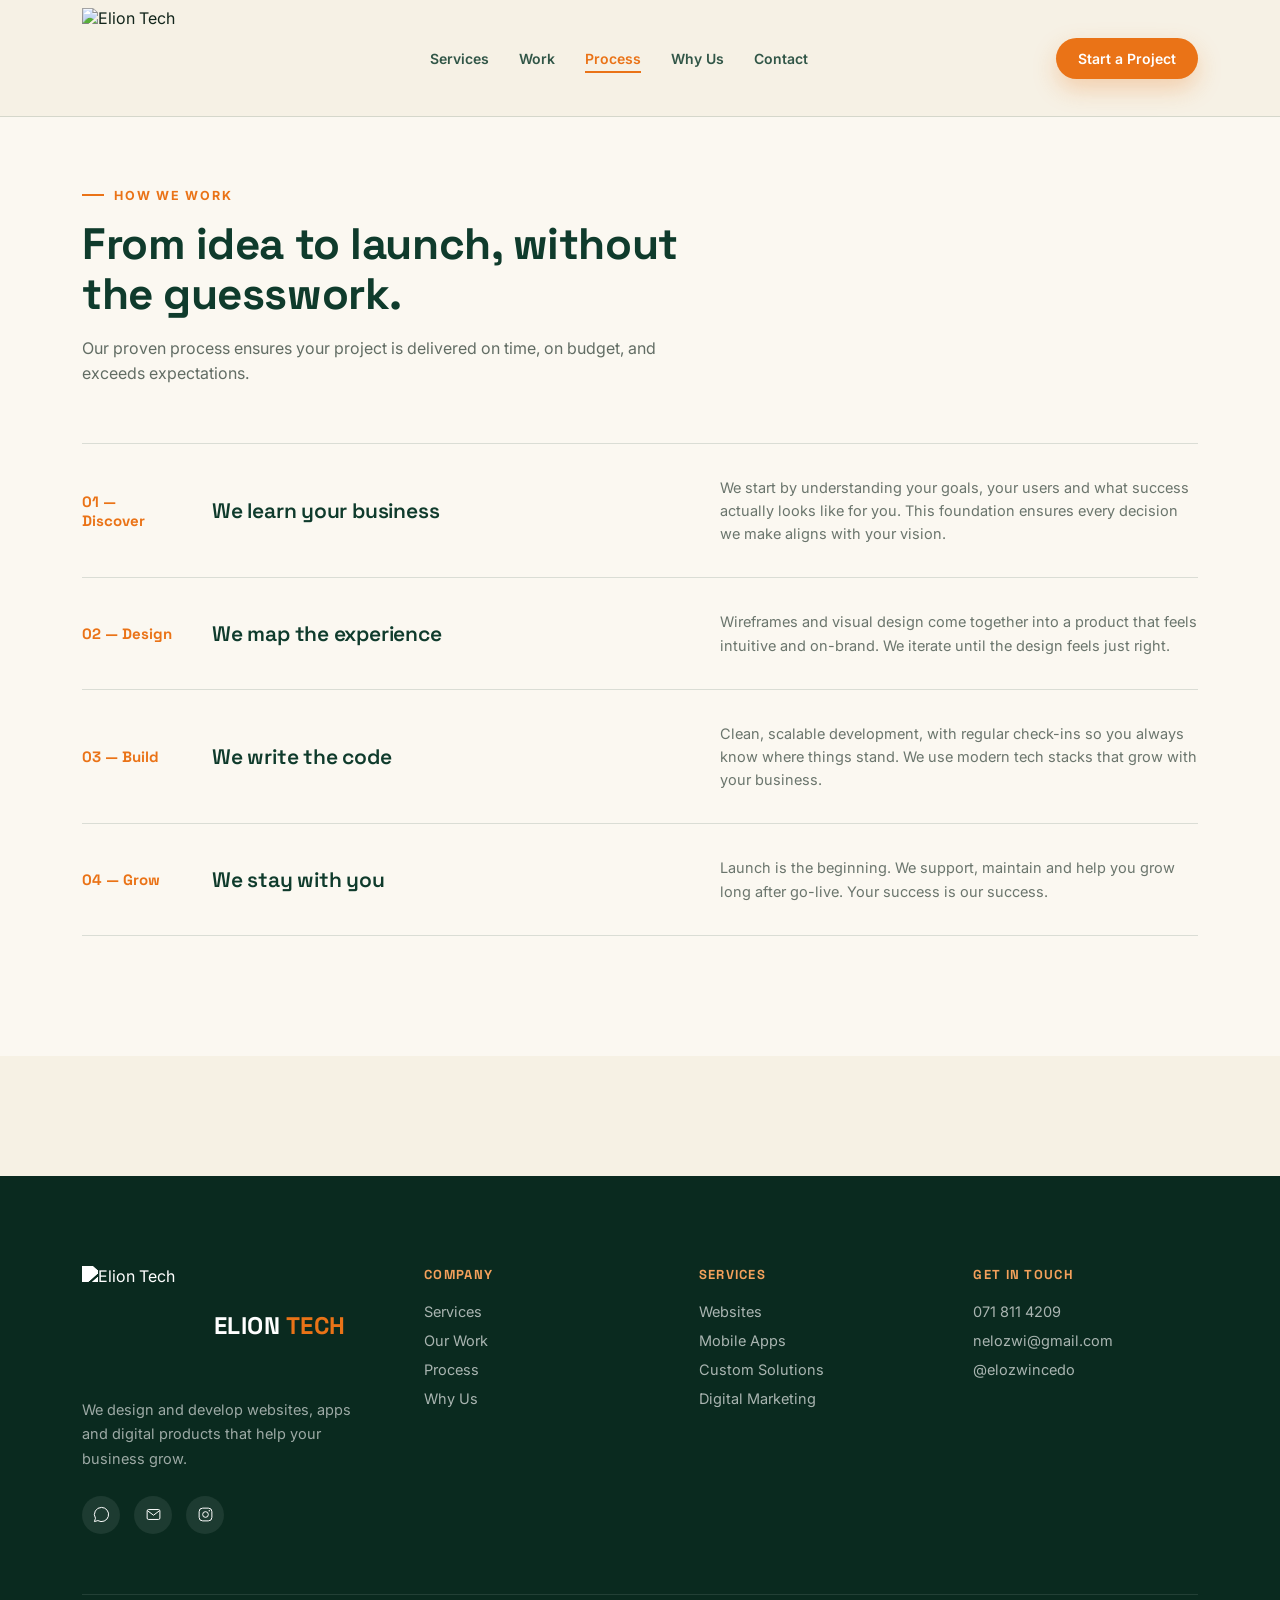
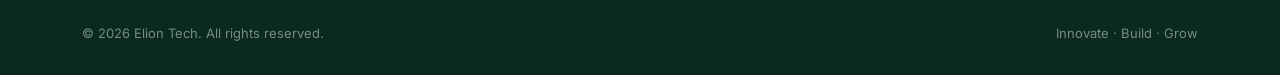
==== process.html @ 50d1133d "me" ====
<!DOCTYPE html>
<html lang="en">
<head>
  <meta charset="UTF-8" />
  <meta name="viewport" content="width=device-width, initial-scale=1.0" />
  <title>Our Process — Elion Tech</title>
  <link rel="preconnect" href="https://fonts.googleapis.com" />
  <link href="https://fonts.googleapis.com/css2?family=Space+Grotesk:wght@400;500;600;700&family=Inter:wght@400;500;600;700;800&display=swap" rel="stylesheet" />
  <link rel="stylesheet" href="style.css" />
</head>
<body>

<header>
  <nav>
    <a href="index.html" class="logo">
      <img src="my_logo.png" alt="Elion Tech" class="logo-mark" />
    </a>
    <div class="nav-links">
      <a href="services.html">Services</a>
      <a href="work.html">Work</a>
      <a href="process.html" class="active">Process</a>
      <a href="why.html">Why Us</a>
      <a href="contact.html">Contact</a>
    </div>
    <div class="nav-cta">
      <a href="contact.html" class="btn btn-primary" style="padding:12px 22px; font-size:14px;">Start a Project</a>
      <button class="burger" aria-label="Menu"><span></span><span></span><span></span></button>
    </div>
  </nav>
</header>

<main>
  <section class="section process" style="padding-top:180px;">
    <div class="wrap">
      <div class="section-head left reveal">
        <span class="eyebrow">How We Work</span>
        <h2>From idea to launch, without the guesswork.</h2>
        <p>Our proven process ensures your project is delivered on time, on budget, and exceeds expectations.</p>
      </div>
      <div class="process-list">
        <div class="process-row reveal">
          <span class="step-num">01 — Discover</span>
          <h3>We learn your business</h3>
          <p>We start by understanding your goals, your users and what success actually looks like for you. This foundation ensures every decision we make aligns with your vision.</p>
        </div>
        <div class="process-row reveal">
          <span class="step-num">02 — Design</span>
          <h3>We map the experience</h3>
          <p>Wireframes and visual design come together into a product that feels intuitive and on-brand. We iterate until the design feels just right.</p>
        </div>
        <div class="process-row reveal">
          <span class="step-num">03 — Build</span>
          <h3>We write the code</h3>
          <p>Clean, scalable development, with regular check-ins so you always know where things stand. We use modern tech stacks that grow with your business.</p>
        </div>
        <div class="process-row reveal">
          <span class="step-num">04 — Grow</span>
          <h3>We stay with you</h3>
          <p>Launch is the beginning. We support, maintain and help you grow long after go-live. Your success is our success.</p>
        </div>
      </div>
    </div>
  </section>
</main>

<footer id="contact">
  <div class="wrap">
    <div class="footer-grid">
      <div class="footer-brand">
        <a href="index.html" class="logo">
          <img src="my_logo.png" alt="Elion Tech" class="logo-mark footer-logo" />
          <span class="logo-text">ELION <span>TECH</span></span>
        </a>
        <p>We design and develop websites, apps and digital products that help your business grow.</p>
        <div class="social-row" style="margin-top:24px;">
          <a href="https://wa.me/27718114209" aria-label="WhatsApp">
            <svg width="17" height="17" viewBox="0 0 24 24" fill="none"><path d="M12 2a10 10 0 0 0-8.5 15.3L2 22l4.9-1.4A10 10 0 1 0 12 2z" stroke="#fff" stroke-width="1.4"/></svg>
          </a>
          <a href="mailto:nelozwi@gmail.com" aria-label="Email">
            <svg width="17" height="17" viewBox="0 0 24 24" fill="none"><rect x="3" y="5" width="18" height="14" rx="2" stroke="#fff" stroke-width="1.4"/><path d="M4 7l8 6 8-6" stroke="#fff" stroke-width="1.4"/></svg>
          </a>
          <a href="https://instagram.com/elozwincedo" aria-label="Instagram">
            <svg width="17" height="17" viewBox="0 0 24 24" fill="none"><rect x="3" y="3" width="18" height="18" rx="5" stroke="#fff" stroke-width="1.4"/><circle cx="12" cy="12" r="4" stroke="#fff" stroke-width="1.4"/><circle cx="17.3" cy="6.7" r="1" fill="#fff"/></svg>
          </a>
        </div>
      </div>
      <div class="footer-col">
        <h4>Company</h4>
        <a href="services.html">Services</a>
        <a href="work.html">Our Work</a>
        <a href="process.html">Process</a>
        <a href="why.html">Why Us</a>
      </div>
      <div class="footer-col">
        <h4>Services</h4>
        <a href="services.html">Websites</a>
        <a href="services.html">Mobile Apps</a>
        <a href="services.html">Custom Solutions</a>
        <a href="services.html">Digital Marketing</a>
      </div>
      <div class="footer-col">
        <h4>Get In Touch</h4>
        <p style="color:rgba(255,255,255,0.65);">071 811 4209</p>
        <p style="color:rgba(255,255,255,0.65);">nelozwi@gmail.com</p>
        <p style="color:rgba(255,255,255,0.65);">@elozwincedo</p>
      </div>
    </div>
    <div class="footer-bottom">
      <span>© 2026 Elion Tech. All rights reserved.</span>
      <span>Innovate · Build · Grow</span>
    </div>
  </div>
</footer>

<script src="script.js"></script>
</body>
</html>
---- style.css ----
/* ===== style.css — Elion Tech ===== */
:root {
  --forest: #0F3B2C;
  --forest-deep: #0A2A1F;
  --forest-mid: #155A41;
  --orange: #EA7317;
  --orange-light: #F4A15B;
  --cream: #F6F1E4;
  --cream-soft: #FBF8F1;
  --ink: #12251B;
  --sage: #E7EEE2;
  --line: rgba(15,59,44,0.14);
  --max: 1180px;
}

* {
  box-sizing: border-box;
  margin: 0;
  padding: 0;
}

html {
  scroll-behavior: smooth;
}

body {
  font-family: 'Inter', sans-serif;
  background: var(--cream);
  color: var(--ink);
  -webkit-font-smoothing: antialiased;
  overflow-x: hidden;
}

h1, h2, h3, h4, .display {
  font-family: 'Space Grotesk', sans-serif;
  letter-spacing: -0.01em;
}

a {
  text-decoration: none;
  color: inherit;
}

img {
  max-width: 100%;
  display: block;
}

.wrap {
  max-width: var(--max);
  margin: 0 auto;
  padding: 0 32px;
}

/* ===== SPLASH SCREEN - EXTRA ZOOMED IN ===== */
#splash-screen {
  position: fixed;
  top: 0;
  left: 0;
  right: 0;
  bottom: 0;
  background: var(--cream);
  display: flex;
  align-items: center;
  justify-content: center;
  z-index: 9999;
  transition: opacity 0.6s ease;
}

.splash-content {
  display: flex;
  align-items: center;
  justify-content: center;
}

.splash-logo-wrapper {
  display: flex;
  align-items: center;
  justify-content: center;
  animation: splashPulse 1.5s ease-in-out infinite;
}

/* EXTRA ZOOMED IN SPLASH LOGO */
.splash-logo {
  width: 550px;
  height: 550px;
  object-fit: contain;
  display: block;
}

/* Gentle pulse animation for splash logo */
@keyframes splashPulse {
  0%, 100% {
    transform: scale(1);
  }
  50% {
    transform: scale(1.03);
  }
}

/* Hide any text in splash screen */
.splash-content .logo-text {
  display: none;
}

/* ===== EYEBROW ===== */
.eyebrow {
  display: inline-flex;
  align-items: center;
  gap: 10px;
  font-size: 12.5px;
  font-weight: 700;
  letter-spacing: 0.14em;
  text-transform: uppercase;
  color: var(--orange);
}

.eyebrow::before {
  content: '';
  width: 22px;
  height: 2px;
  background: var(--orange);
  display: inline-block;
}

/* ===== BUTTONS ===== */
.btn {
  display: inline-flex;
  align-items: center;
  gap: 10px;
  font-weight: 600;
  font-size: 15px;
  padding: 15px 26px;
  border-radius: 999px;
  cursor: pointer;
  border: none;
  transition: transform .25s ease, box-shadow .25s ease, background .25s ease;
  font-family: 'Inter', sans-serif;
}

.btn-primary {
  background: var(--orange);
  color: #fff;
  box-shadow: 0 10px 24px rgba(234,115,23,0.28);
}

.btn-primary:hover {
  transform: translateY(-2px);
  box-shadow: 0 14px 30px rgba(234,115,23,0.36);
}

.btn-outline {
  background: transparent;
  color: var(--forest);
  border: 1.5px solid var(--forest);
}

.btn-outline:hover {
  background: var(--forest);
  color: #fff;
  transform: translateY(-2px);
}

.btn-light {
  background: var(--cream);
  color: var(--forest);
}

.btn-light:hover {
  transform: translateY(-2px);
}

/* ===== NAV - COMPLETELY HIDES ON SCROLL ===== */
header {
  position: fixed;
  top: 0;
  left: 0;
  right: 0;
  z-index: 100;
  background: rgba(246,241,228,0.95);
  backdrop-filter: blur(14px);
  border-bottom: 1px solid var(--line);
  padding: 8px 0;
  transition: transform 0.5s cubic-bezier(0.4, 0, 0.2, 1), opacity 0.5s cubic-bezier(0.4, 0, 0.2, 1);
  transform: translateY(0);
  opacity: 1;
  pointer-events: auto;
}

/* Completely hide header when scrolled */
header.hidden {
  transform: translateY(-120%);
  opacity: 0;
  pointer-events: none;
  border-bottom: none;
}

/* Show header when at top */
header.visible {
  transform: translateY(0);
  opacity: 1;
  pointer-events: auto;
}

/* Remove any visible traces */
header.hidden::after {
  display: none;
}

nav {
  max-width: var(--max);
  margin: 0 auto;
  padding: 0 32px;
  display: flex;
  align-items: center;
  justify-content: space-between;
}

.logo {
  display: flex;
  align-items: center;
  gap: 0;
}

/* ===== SMALLER HEADER LOGO ===== */
.logo-mark {
  width: 100px;
  height: 100px;
  object-fit: contain;
  flex-shrink: 0;
  display: block;
  transition: transform 0.3s ease;
}

.logo-mark:hover {
  transform: scale(1.05);
}

/* Hide the text completely */
.logo-text {
  display: none;
}

.nav-links {
  display: flex;
  align-items: center;
  gap: 30px;
}

.nav-links a {
  font-size: 14px;
  font-weight: 600;
  color: var(--forest);
  position: relative;
  padding: 4px 0;
  opacity: 0.85;
  transition: opacity 0.3s ease;
}

.nav-links a:hover {
  opacity: 1;
}

.nav-links a::after {
  content: '';
  position: absolute;
  left: 0;
  bottom: -2px;
  width: 0;
  height: 2px;
  background: var(--orange);
  transition: width .25s ease;
}

.nav-links a:hover::after {
  width: 100%;
}

/* Active nav link */
.nav-links a.active {
  color: var(--orange);
  opacity: 1;
}

.nav-links a.active::after {
  width: 100%;
}

.nav-cta {
  display: flex;
  align-items: center;
  gap: 16px;
}

/* Make CTA button smaller */
.nav-cta .btn {
  padding: 8px 18px;
  font-size: 12px;
  border-radius: 999px;
}

.burger {
  display: none;
  flex-direction: column;
  gap: 4px;
  cursor: pointer;
  background: none;
  border: none;
}

.burger span {
  width: 22px;
  height: 2px;
  background: var(--forest);
  display: block;
}

/* ===== HERO - FIXED HEADER OFFSET ===== */
.hero {
  position: relative;
  padding: 140px 0 100px;
  background: var(--cream);
  overflow: hidden;
  min-height: 100vh;
}

.hero-blob {
  position: absolute;
  border-radius: 50%;
  background: var(--forest);
  opacity: 0.06;
  filter: blur(2px);
}

.hero-grid {
  display: grid;
  grid-template-columns: 1.05fr 0.95fr;
  gap: 40px;
  align-items: center;
  position: relative;
  z-index: 2;
}

.hero h1 {
  font-size: clamp(38px, 5.4vw, 68px);
  line-height: 1.04;
  font-weight: 700;
  color: var(--forest);
  margin: 22px 0 26px;
}

.hero h1 .accent {
  color: var(--orange);
}

.hero p.lead {
  font-size: 17.5px;
  line-height: 1.65;
  color: rgba(18,37,27,0.72);
  max-width: 460px;
  margin-bottom: 36px;
}

.hero-actions {
  display: flex;
  gap: 16px;
  flex-wrap: wrap;
  margin-bottom: 44px;
}

.hero-stats {
  display: flex;
  gap: 40px;
  padding-top: 28px;
  border-top: 1px solid var(--line);
  max-width: 480px;
}

.hero-stats div strong {
  display: block;
  font-family: 'Space Grotesk', sans-serif;
  font-size: 26px;
  color: var(--forest);
}

.hero-stats div span {
  font-size: 12.5px;
  color: rgba(18,37,27,0.6);
  text-transform: uppercase;
  letter-spacing: 0.06em;
}

/* Hero visual */
.hero-visual {
  position: relative;
  height: 520px;
  display: flex;
  align-items: center;
  justify-content: center;
}

.visual-card {
  position: absolute;
  border-radius: 26px;
  box-shadow: 0 30px 60px -20px rgba(10,42,31,0.35);
}

.card-main {
  width: 340px;
  height: 420px;
  background: var(--forest);
  display: flex;
  flex-direction: column;
  justify-content: space-between;
  padding: 34px;
  z-index: 3;
  top: 40px;
  left: calc(50% - 150px);
}

.card-main .tag {
  color: var(--orange-light);
  font-size: 12px;
  text-transform: uppercase;
  letter-spacing: 0.14em;
  font-weight: 700;
}

.card-main h3 {
  color: #fff;
  font-size: 30px;
  line-height: 1.2;
  margin-top: 14px;
}

.card-main .mini-e {
  width: 54px;
  height: 54px;
}

.card-float {
  width: 220px;
  height: 260px;
  background: var(--orange);
  z-index: 4;
  top: 220px;
  left: calc(50% + 60px);
  padding: 26px;
  display: flex;
  flex-direction: column;
  justify-content: flex-end;
}

.card-float h4 {
  color: #fff;
  font-size: 19px;
  line-height: 1.25;
}

.card-float span {
  color: rgba(255,255,255,0.85);
  font-size: 12.5px;
  margin-top: 6px;
  display: block;
}

.card-ring {
  width: 180px;
  height: 180px;
  border-radius: 50%;
  border: 1.5px dashed rgba(15,59,44,0.28);
  top: 0;
  left: calc(50% - 220px);
  z-index: 1;
}

.dot-accent {
  position: absolute;
  width: 64px;
  height: 64px;
  border-radius: 50%;
  background: var(--orange);
  top: -6px;
  left: calc(50% + 210px);
  z-index: 2;
  box-shadow: 0 16px 30px rgba(234,115,23,0.4);
}

/* ===== SECTION ===== */
.section {
  padding: 120px 0;
}

.section-head {
  text-align: center;
  max-width: 640px;
  margin: 0 auto 64px;
}

.section-head h2 {
  font-size: clamp(30px, 3.6vw, 44px);
  color: var(--forest);
  margin-top: 16px;
  font-weight: 700;
  line-height: 1.15;
}

.section-head p {
  margin-top: 16px;
  color: rgba(18,37,27,0.66);
  font-size: 16px;
  line-height: 1.6;
}

.section-head.left {
  text-align: left;
  margin: 0 0 56px;
}

/* ===== SERVICES ===== */
.services {
  background: var(--cream-soft);
}

.service-grid {
  display: grid;
  grid-template-columns: repeat(4, 1fr);
  gap: 22px;
}

.service-card {
  background: #fff;
  border: 1px solid var(--line);
  border-radius: 20px;
  padding: 34px 28px;
  transition: transform .3s ease, box-shadow .3s ease, border-color .3s ease;
}

.service-card:hover {
  transform: translateY(-6px);
  box-shadow: 0 20px 40px -16px rgba(15,59,44,0.18);
  border-color: transparent;
}

.service-card .icon {
  width: 52px;
  height: 52px;
  border-radius: 14px;
  display: flex;
  align-items: center;
  justify-content: center;
  margin-bottom: 22px;
  background: var(--sage);
}

.service-card:nth-child(2) .icon {
  background: rgba(234,115,23,0.12);
}

.service-card:nth-child(4) .icon {
  background: var(--forest);
}

.service-card h3 {
  font-size: 18.5px;
  color: var(--forest);
  margin-bottom: 10px;
  font-weight: 600;
}

.service-card p {
  font-size: 14.5px;
  line-height: 1.6;
  color: rgba(18,37,27,0.62);
}

.service-card.featured {
  background: var(--forest);
  border-color: var(--forest);
}

.service-card.featured h3,
.service-card.featured p {
  color: #fff;
}

.service-card.featured p {
  color: rgba(255,255,255,0.72);
}

/* ===== PROJECTS ===== */
.project-grid {
  display: grid;
  grid-template-columns: repeat(3, 1fr);
  gap: 24px;
}

.project-card {
  position: relative;
  border-radius: 22px;
  overflow: hidden;
  height: 340px;
  display: flex;
  flex-direction: column;
  justify-content: flex-end;
  padding: 28px;
  color: #fff;
  isolation: isolate;
}

.project-card::before {
  content: '';
  position: absolute;
  inset: 0;
  z-index: -1;
}

.project-card::after {
  content: '';
  position: absolute;
  inset: 0;
  z-index: -1;
  background: linear-gradient(180deg, transparent 30%, rgba(10,20,15,0.75) 100%);
}

.p1::before { background: linear-gradient(135deg, #0F3B2C, #1F6B4C 60%, #EA7317 150%); }
.p2::before { background: linear-gradient(135deg, #0A2A1F, #14503A 70%); }
.p3::before { background: linear-gradient(135deg, #EA7317, #0F3B2C 120%); }
.p4::before { background: linear-gradient(135deg, #155A41, #0A2A1F 70%); }
.p5::before { background: linear-gradient(135deg, #0F3B2C, #EA7317 160%); }
.p6::before { background: linear-gradient(135deg, #0A2A1F, #0F3B2C 40%, #F4A15B 160%); }

.project-card .ptag {
  font-size: 11.5px;
  text-transform: uppercase;
  letter-spacing: 0.1em;
  color: var(--orange-light);
  font-weight: 700;
  margin-bottom: 8px;
}

.project-card h3 {
  font-size: 22px;
  font-weight: 600;
  line-height: 1.2;
}

.project-card span.role {
  font-size: 13.5px;
  color: rgba(255,255,255,0.75);
  margin-top: 6px;
  display: block;
}

.project-more {
  display: flex;
  flex-direction: column;
  align-items: flex-start;
  justify-content: center;
  gap: 14px;
  background: var(--cream-soft);
  border: 1.5px dashed rgba(15,59,44,0.3);
  color: var(--forest);
}

.project-more::before,
.project-more::after {
  content: none;
}

.project-more h3 {
  color: var(--forest);
}

.project-more p {
  font-size: 14px;
  color: rgba(18,37,27,0.6);
}

/* ===== WHY US ===== */
.why {
  background: var(--forest);
  color: #fff;
  position: relative;
  overflow: hidden;
}

.why::before {
  content: '';
  position: absolute;
  width: 600px;
  height: 600px;
  border-radius: 50%;
  background: radial-gradient(circle, rgba(234,115,23,0.18), transparent 70%);
  top: -200px;
  right: -200px;
}

.why .section-head h2 {
  color: #fff;
}

.why .section-head p {
  color: rgba(255,255,255,0.7);
}

.why-grid {
  display: grid;
  grid-template-columns: repeat(4, 1fr);
  gap: 1px;
  background: rgba(255,255,255,0.12);
  border-radius: 22px;
  overflow: hidden;
  position: relative;
  z-index: 2;
}

.why-item {
  background: var(--forest);
  padding: 38px 30px;
}

.why-item .num {
  font-family: 'Space Grotesk', sans-serif;
  font-size: 13px;
  color: var(--orange-light);
  font-weight: 700;
  letter-spacing: 0.08em;
}

.why-item h4 {
  font-size: 19px;
  margin: 16px 0 10px;
  font-weight: 600;
}

.why-item p {
  font-size: 14px;
  line-height: 1.6;
  color: rgba(255,255,255,0.68);
}

/* ===== PROCESS ===== */
.process {
  background: var(--cream-soft);
}

.process-list {
  display: flex;
  flex-direction: column;
}

.process-row {
  display: grid;
  grid-template-columns: 100px 1fr 1fr;
  gap: 30px;
  align-items: center;
  padding: 32px 0;
  border-top: 1px solid var(--line);
}

.process-row:last-child {
  border-bottom: 1px solid var(--line);
}

.process-row .step-num {
  font-family: 'Space Grotesk', sans-serif;
  font-size: 15px;
  color: var(--orange);
  font-weight: 700;
}

.process-row h3 {
  font-size: 21px;
  color: var(--forest);
  font-weight: 600;
}

.process-row p {
  font-size: 14.5px;
  color: rgba(18,37,27,0.62);
  line-height: 1.6;
}

/* ===== CTA ===== */
.cta {
  background: var(--orange);
  border-radius: 32px;
  padding: 70px 60px;
  display: flex;
  align-items: center;
  justify-content: space-between;
  gap: 40px;
  margin: 0 32px;
  max-width: calc(var(--max));
  margin-left: auto;
  margin-right: auto;
  position: relative;
  overflow: hidden;
}

.cta::before {
  content: '';
  position: absolute;
  width: 320px;
  height: 320px;
  border-radius: 50%;
  border: 2px solid rgba(255,255,255,0.25);
  right: -100px;
  top: -120px;
}

.cta h2 {
  color: #fff;
  font-size: clamp(26px, 3.2vw, 38px);
  max-width: 480px;
  line-height: 1.2;
  font-weight: 700;
}

.cta p {
  color: rgba(255,255,255,0.85);
  margin-top: 14px;
  font-size: 15px;
  max-width: 420px;
}

.cta-actions {
  display: flex;
  flex-direction: column;
  gap: 14px;
  min-width: 220px;
}

/* ===== FOOTER - FIXED VISIBLE LOGO ===== */
footer {
  background: var(--forest-deep);
  color: #fff;
  padding: 90px 0 34px;
  margin-top: 120px;
}

.footer-grid {
  display: grid;
  grid-template-columns: 1.3fr 1fr 1fr 1fr;
  gap: 50px;
  padding-bottom: 60px;
  border-bottom: 1px solid rgba(255,255,255,0.1);
}

/* Footer brand with visible logo */
.footer-brand .logo {
  display: flex;
  align-items: center;
  gap: 12px;
  margin-bottom: 8px;
}

/* Make footer logo visible on dark background */
.footer-logo {
  width: 120px;
  height: 120px;
  object-fit: contain;
  flex-shrink: 0;
  display: block;
  /* Makes dark logos white for dark backgrounds */
  filter: brightness(0) invert(1);
}

/* If your logo has a white/light background, use this instead: */
/* .footer-logo {
  background: #fff;
  padding: 6px;
  border-radius: 10px;
  filter: none;
} */

/* Show text in footer logo area */
.footer-brand .logo-text {
  display: block;
  font-family: 'Space Grotesk', sans-serif;
  font-weight: 700;
  font-size: 24px;
  color: #fff;
  letter-spacing: 0.02em;
}

.footer-brand .logo-text span {
  color: var(--orange);
}

.footer-brand p {
  margin-top: 12px;
  color: rgba(255,255,255,0.6);
  font-size: 14.5px;
  line-height: 1.7;
  max-width: 280px;
}

.footer-col h4 {
  font-size: 13px;
  text-transform: uppercase;
  letter-spacing: 0.1em;
  color: var(--orange-light);
  margin-bottom: 20px;
  font-weight: 700;
}

.footer-col a,
.footer-col p {
  display: block;
  font-size: 14.5px;
  color: rgba(255,255,255,0.65);
  margin-bottom: 12px;
  transition: color 0.3s ease;
}

.footer-col a:hover {
  color: #fff;
}

.footer-bottom {
  display: flex;
  justify-content: space-between;
  align-items: center;
  padding-top: 30px;
  font-size: 13px;
  color: rgba(255,255,255,0.45);
  flex-wrap: wrap;
  gap: 12px;
}

.social-row {
  display: flex;
  gap: 14px;
}

.social-row a {
  width: 38px;
  height: 38px;
  border-radius: 50%;
  background: rgba(255,255,255,0.08);
  display: flex;
  align-items: center;
  justify-content: center;
  transition: background .25s ease;
}

.social-row a:hover {
  background: var(--orange);
}

/* ===== REVEAL ===== */
.reveal {
  opacity: 0;
  transform: translateY(24px);
  transition: opacity .7s ease, transform .7s ease;
}

.reveal.in {
  opacity: 1;
  transform: translateY(0);
}

/* ===== RESPONSIVE ===== */
@media (max-width: 980px) {
  .hero-grid {
    grid-template-columns: 1fr;
  }
  .hero-visual {
    height: 400px;
    margin-top: 20px;
  }
  .service-grid {
    grid-template-columns: repeat(2, 1fr);
  }
  .project-grid {
    grid-template-columns: repeat(2, 1fr);
  }
  .why-grid {
    grid-template-columns: repeat(2, 1fr);
  }
  .footer-grid {
    grid-template-columns: repeat(2, 1fr);
  }
  .process-row {
    grid-template-columns: 60px 1fr;
  }
  .process-row p {
    grid-column: 2;
  }
  .nav-links {
    display: none;
  }
  .burger {
    display: flex;
  }
  .cta {
    flex-direction: column;
    align-items: flex-start;
    padding: 50px 32px;
    margin: 0 20px;
  }
}

@media (max-width: 620px) {
  .wrap {
    padding: 0 20px;
  }
  .service-grid {
    grid-template-columns: 1fr;
  }
  .project-grid {
    grid-template-columns: 1fr;
  }
  .why-grid {
    grid-template-columns: 1fr;
  }
  .footer-grid {
    grid-template-columns: 1fr;
    gap: 36px;
  }
  
  /* SMALLER HEADER ON MOBILE */
  header {
    padding: 6px 0;
  }
  
  .logo-mark {
    width: 70px;
    height: 70px;
  }
  
  .nav-cta .btn {
    padding: 6px 14px;
    font-size: 11px;
  }
  
  .hero {
    padding: 110px 0 70px;
    min-height: auto;
  }
  
  .hero-stats {
    gap: 24px;
  }
  .card-main {
    width: 80%;
    left: 10%;
  }
  .card-float {
    display: none;
  }
  .dot-accent {
    display: none;
  }
  
  .splash-logo {
    width: 350px;
    height: 350px;
  }
  
  /* FOOTER MOBILE */
  .footer-logo {
    width: 80px;
    height: 80px;
  }
  
  .footer-brand .logo-text {
    font-size: 20px;
  }
}

@media (max-width: 400px) {
  .splash-logo {
    width: 280px;
    height: 280px;
  }
  
  .logo-mark {
    width: 60px;
    height: 60px;
  }
  
  .footer-logo {
    width: 70px;
    height: 70px;
  }
  
  .footer-brand .logo-text {
    font-size: 18px;
  }
  
  .hero {
    padding: 100px 0 60px;
  }
}

@media (prefers-reduced-motion: reduce) {
  * {
    transition: none !important;
    scroll-behavior: auto !important;
  }
  #splash-screen {
    animation: none !important;
  }
  .splash-logo-wrapper {
    animation: none !important;
  }
}
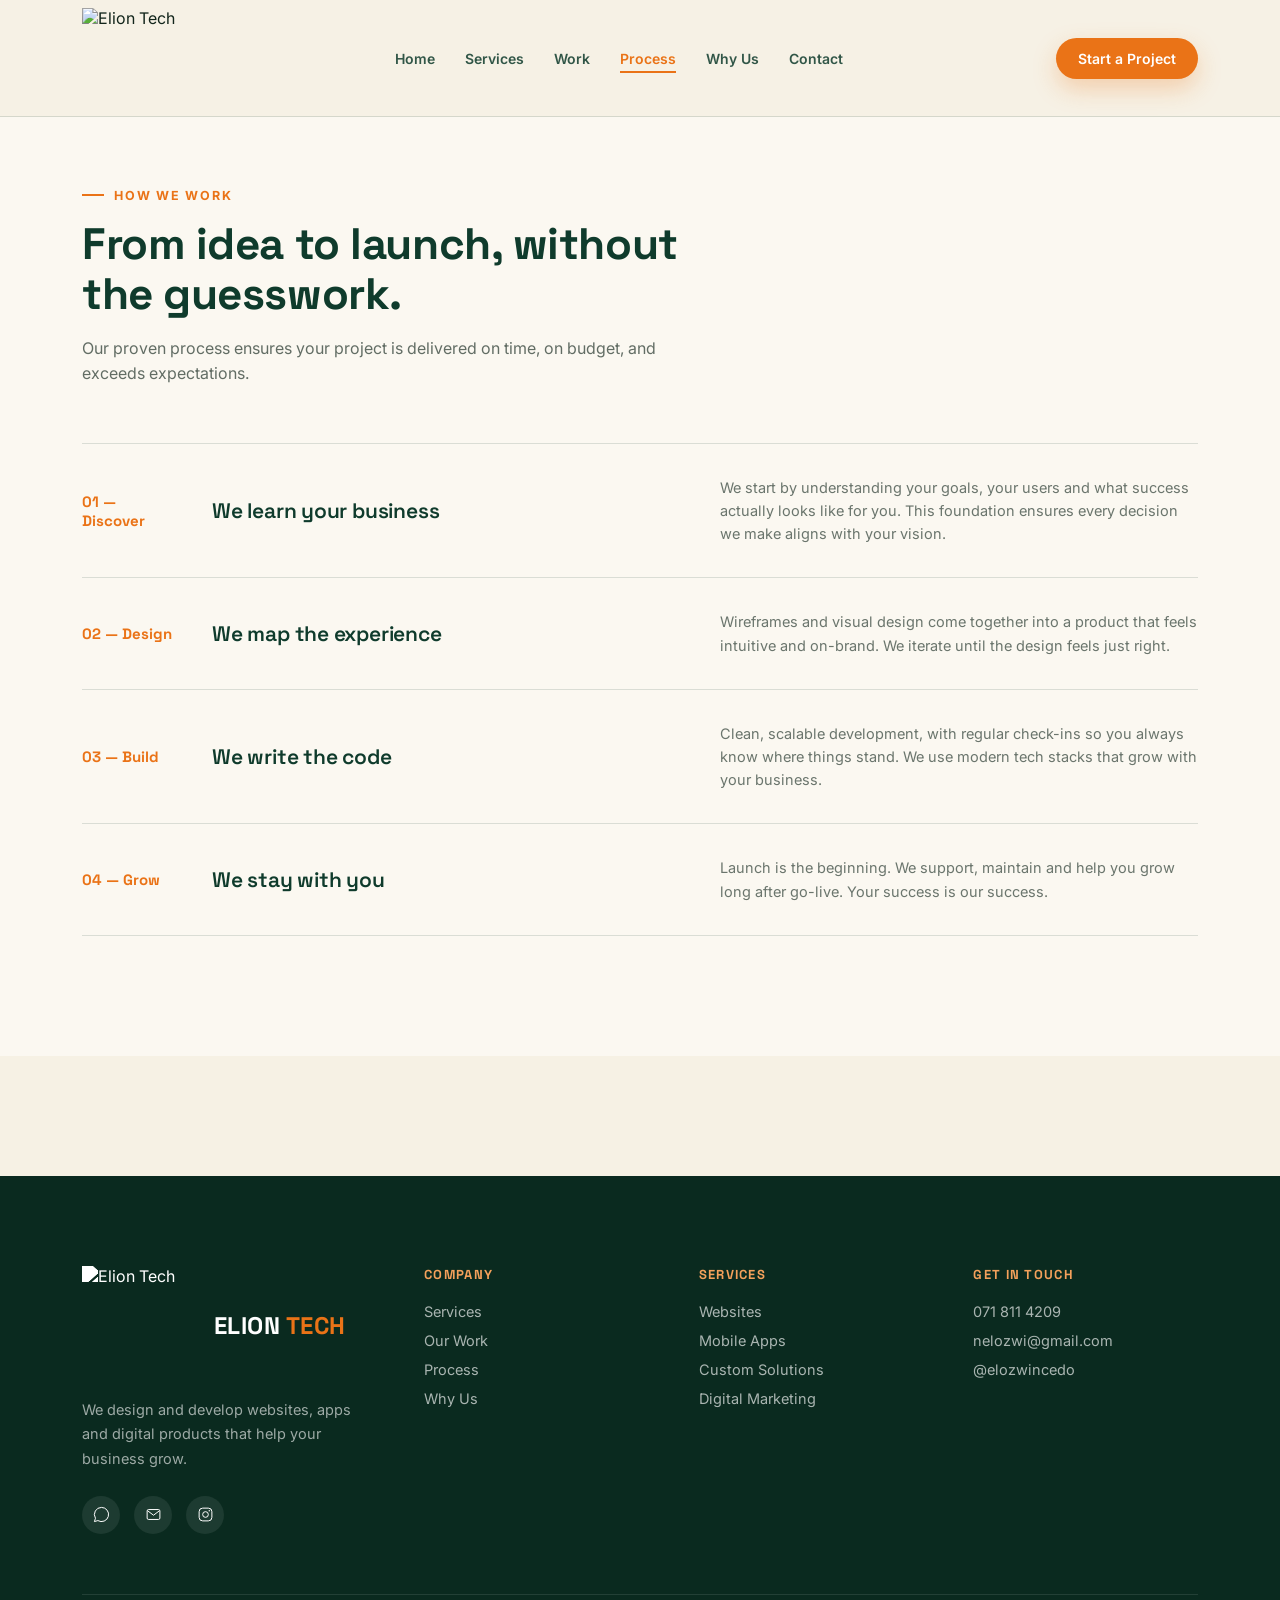
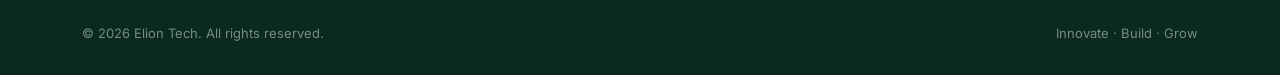
==== commit 05cc4f10: "me" ====
--- a/process.html
+++ b/process.html
@@ -16,6 +16,7 @@
       <img src="my_logo.png" alt="Elion Tech" class="logo-mark" />
     </a>
     <div class="nav-links">
+      <a href="index.html">Home</a>
       <a href="services.html">Services</a>
       <a href="work.html">Work</a>
       <a href="process.html" class="active">Process</a>
@@ -63,7 +64,7 @@
   </section>
 </main>
 
-<footer id="contact">
+<footer>
   <div class="wrap">
     <div class="footer-grid">
       <div class="footer-brand">
